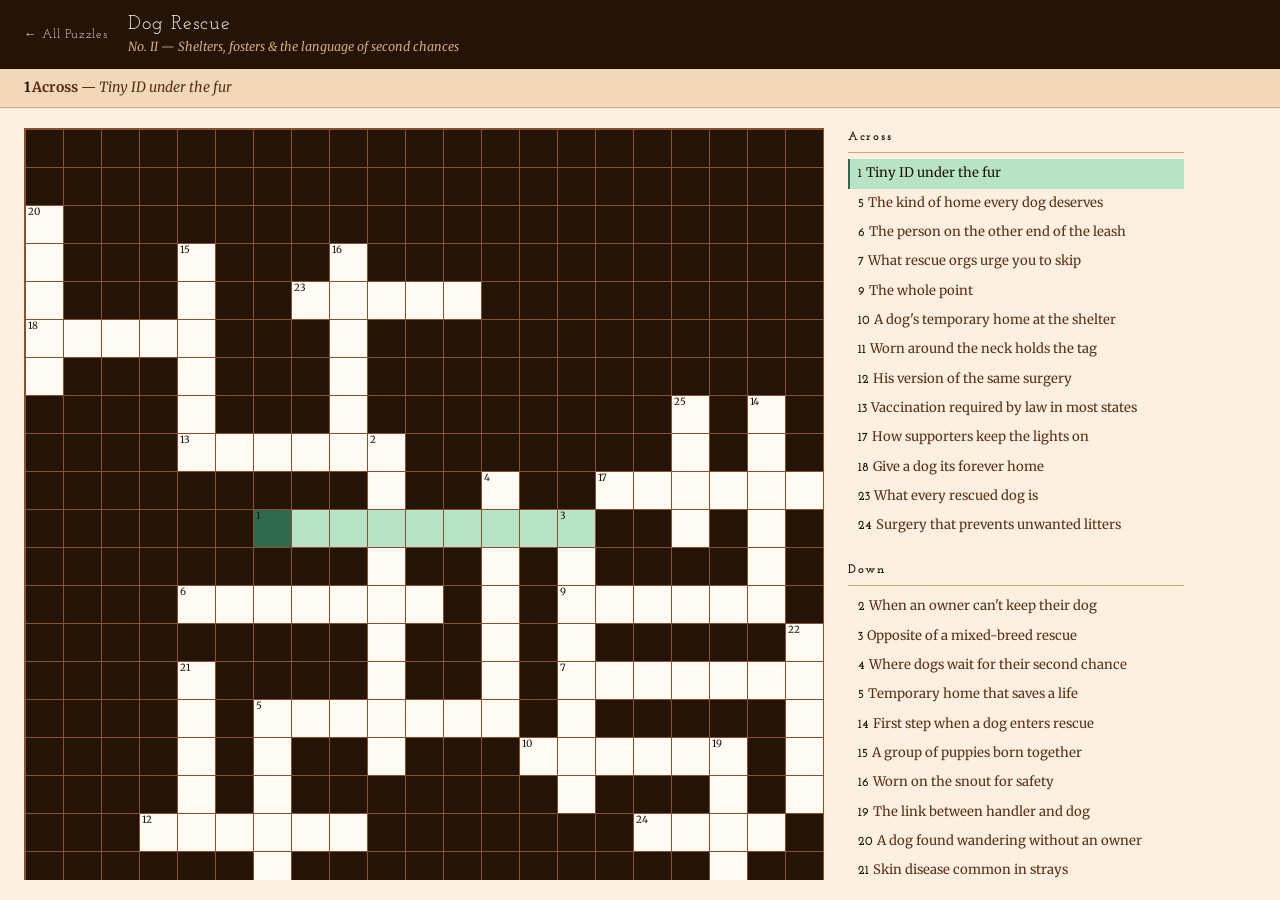
==== dogrescue/index.html @ 8de72025 "Initial commit — crossword puzzle site with dynamic theming - CrosswordPuzzle engine (crossword.js):" ====
<!DOCTYPE html>
<html lang="en">
<head>
  <meta charset="UTF-8">
  <meta name="viewport" content="width=device-width, initial-scale=1.0">
  <title>Dog Rescue — Crossword</title>
  <link rel="preconnect" href="https://fonts.googleapis.com">
  <link rel="preconnect" href="https://fonts.gstatic.com" crossorigin>
  <link rel="stylesheet" href="../crossword.css">
</head>
<body>
  <div class="puzzle-page" id="app">
    <header class="cw-header">
      <a class="cw-back" href="/">← All Puzzles</a>
      <div class="cw-header-text">
        <div class="cw-title">Dog Rescue</div>
        <div class="cw-subtitle">No. II — Shelters, fosters &amp; the language of second chances</div>
      </div>
    </header>

    <div class="cw-clue-bar">
      <div class="cw-clue-bar-text"></div>
    </div>

    <div class="cw-layout">
      <div class="cw-grid-section">
        <div class="cw-grid-container"></div>
        <div class="cw-controls">
          <button class="cw-btn" id="btn-check">Check Answers</button>
          <button class="cw-btn" id="btn-reveal">Reveal Letter</button>
          <button class="cw-btn" id="btn-clear">Clear All</button>
          <button class="cw-btn" id="btn-reveal-all">Reveal All</button>
        </div>
      </div>

      <div class="cw-clue-panel">
        <div class="cw-clue-group">
          <h2 class="cw-clue-group-heading">Across</h2>
          <ul class="cw-clues cw-clues-across"></ul>
        </div>
        <div class="cw-clue-group">
          <h2 class="cw-clue-group-heading">Down</h2>
          <ul class="cw-clues cw-clues-down"></ul>
        </div>
      </div>
    </div>
  </div>

  <script src="../crossword.js"></script>
  <script src="../theme-loader.js"></script>
  <script>
    initPuzzle('app', {
      check:     'btn-check',
      reveal:    'btn-reveal',
      clear:     'btn-clear',
      revealAll: 'btn-reveal-all',
    });
  </script>
</body>
</html>
---- crossword.css ----
@import url('https://fonts.googleapis.com/css2?family=Playfair+Display+SC:wght@400;700&family=Libre+Baskerville:ital,wght@0,400;0,700;1,400&display=swap');

:root {
  --paper:        #f5edda;
  --paper-mid:    #e8d9b8;
  --paper-dark:   #d4c090;
  --ink:          #1a0f00;
  --ink-mid:      #4a3010;
  --ink-light:    #8a6838;
  --gold:         #b8860b;
  --gold-light:   #e0a820;
  --cell-bg:      #fdfaf2;
  --border:       #7a5c30;
  --hl-word:      #e4d090;
  --hl-cell:      #c8960c;
  --hl-cell-text: #fff8e8;
  --correct:      #2d6a4f;
  --wrong:        #8b1a1a;
  --revealed:     #1a3a6b;
  --font-display: 'Playfair Display SC', Georgia, serif;
  --font-body:    'Libre Baskerville', Georgia, serif;
}

*, *::before, *::after { box-sizing: border-box; margin: 0; padding: 0; }

html { scroll-behavior: smooth; }

body {
  background: var(--paper);
  color: var(--ink);
  font-family: var(--font-body);
  font-size: 15px;
  line-height: 1.5;
  min-height: 100vh;
}

/* ── Hidden input for mobile keyboard ───────────────────────── */
.cw-hidden-input {
  position: fixed;
  left: 50%;
  top: 0;
  width: 2px;
  height: 2px;
  opacity: 0.01;
  border: none;
  padding: 0;
  z-index: -1;
  pointer-events: none;
  font-size: 16px; /* prevents iOS Safari from zooming on focus */
}

/* ── Gallery / Index ─────────────────────────────────────────── */
.gallery-page {
  max-width: 820px;
  margin: 0 auto;
  padding: 3rem 1.5rem 4rem;
}

.gallery-header {
  text-align: center;
  padding-bottom: 2rem;
  margin-bottom: 3rem;
  border-bottom: 1px solid var(--paper-dark);
  position: relative;
}

.gallery-header::after {
  content: '✦';
  position: absolute;
  bottom: -0.6em;
  left: 50%;
  transform: translateX(-50%);
  background: var(--paper);
  padding: 0 0.5rem;
  color: var(--gold);
  font-size: 0.85rem;
}

.gallery-title {
  font-family: var(--font-display);
  font-size: 2.6rem;
  letter-spacing: 0.04em;
  line-height: 1.15;
  color: var(--ink);
}

.gallery-subtitle {
  font-style: italic;
  color: var(--ink-mid);
  margin-top: 0.5rem;
  font-size: 0.95rem;
}

.puzzle-grid {
  display: grid;
  grid-template-columns: repeat(auto-fill, minmax(300px, 1fr));
  gap: 1.5rem;
}

.puzzle-card {
  display: block;
  text-decoration: none;
  color: var(--ink);
  background: var(--cell-bg);
  border: 1px solid var(--border);
  padding: 1.6rem 1.6rem 1.4rem;
  position: relative;
  transition: box-shadow 0.12s, transform 0.12s;
  box-shadow: 3px 3px 0 var(--paper-dark);
}

.puzzle-card:hover {
  box-shadow: 5px 5px 0 var(--paper-dark);
  transform: translate(-1px, -1px);
}

.puzzle-card::before {
  content: '';
  position: absolute;
  inset: 4px;
  border: 1px solid var(--paper-mid);
  pointer-events: none;
}

.puzzle-card-num {
  font-family: var(--font-display);
  font-size: 0.7rem;
  letter-spacing: 0.15em;
  color: var(--gold);
  margin-bottom: 0.4rem;
}

.puzzle-card-title {
  font-family: var(--font-display);
  font-size: 1.15rem;
  letter-spacing: 0.03em;
  line-height: 1.25;
  margin-bottom: 0.5rem;
}

.puzzle-card-theme {
  font-style: italic;
  color: var(--ink-mid);
  font-size: 0.875rem;
  margin-bottom: 1rem;
}

.puzzle-card-cta {
  font-size: 0.8rem;
  letter-spacing: 0.1em;
  text-transform: uppercase;
  color: var(--gold);
  font-family: var(--font-display);
}

/* ── Puzzle Page Layout ──────────────────────────────────────── */
.puzzle-page {
  height: 100dvh;
  display: flex;
  flex-direction: column;
  overflow: hidden;
}

.cw-header {
  background: var(--ink);
  color: var(--paper);
  padding: 0.75rem 1.5rem;
  display: flex;
  align-items: center;
  gap: 1.25rem;
  flex-shrink: 0;
}

.cw-back {
  color: var(--paper-mid);
  text-decoration: none;
  font-size: 0.8rem;
  letter-spacing: 0.06em;
  white-space: nowrap;
  flex-shrink: 0;
  font-family: var(--font-display);
}

.cw-back:hover { color: var(--gold-light); }

.cw-title {
  font-family: var(--font-display);
  font-size: 1.25rem;
  letter-spacing: 0.05em;
  line-height: 1.2;
  flex: 1;
}

.cw-subtitle {
  font-style: italic;
  color: var(--paper-dark);
  font-size: 0.78rem;
  margin-top: 0.15rem;
  font-family: var(--font-body);
  font-weight: 400;
}

/* Current clue bar */
.cw-clue-bar {
  background: var(--paper-mid);
  border-bottom: 1px solid var(--paper-dark);
  padding: 0.5rem 1.5rem;
  min-height: 2.4rem;
  display: flex;
  align-items: center;
  flex-shrink: 0;
}

.cw-clue-bar-text {
  font-style: italic;
  color: var(--ink-mid);
  font-size: 0.875rem;
  line-height: 1.4;
}

.cw-clue-bar-text strong {
  font-style: normal;
  color: var(--ink);
  font-weight: 700;
}

.cw-dir-toggle {
  display: inline-flex;
  align-items: center;
  gap: 0.2em;
  cursor: pointer;
  color: var(--gold);
  border-bottom: 1px dotted var(--gold);
  padding-bottom: 1px;
  user-select: none;
  -webkit-user-select: none;
  touch-action: manipulation;
}

.cw-dir-toggle:hover { color: var(--gold-light); }

.cw-dir-arrow {
  font-style: normal;
  font-size: 0.9em;
}

.cw-dir-label {
  color: var(--ink-mid);
}

/* Main content area */
.cw-layout {
  display: flex;
  gap: 1.5rem;
  padding: 1.25rem 1.5rem;
  flex: 1;
  overflow: hidden;
  min-height: 0;
}

/* Grid section */
.cw-grid-section {
  display: flex;
  flex-direction: column;
  gap: 0.75rem;
  flex-shrink: 0;
  overflow: auto;
}

.cw-grid-container {
  outline: none;
  cursor: default;
  user-select: none;
  -webkit-user-select: none;
  touch-action: pan-x pan-y;
}

/* The crossword grid */
.cw-grid {
  display: grid;
  grid-template-columns: repeat(var(--cols, 21), var(--cell-size, 38px));
  grid-template-rows: repeat(var(--rows, 21), var(--cell-size, 38px));
  border-top: 2px solid var(--border);
  border-left: 2px solid var(--border);
  line-height: 1;
  width: max-content;
}

.cw-cell {
  width: var(--cell-size, 38px);
  height: var(--cell-size, 38px);
  border-right: 1px solid var(--border);
  border-bottom: 1px solid var(--border);
  position: relative;
  display: flex;
  align-items: center;
  justify-content: center;
  overflow: hidden;
}

.cw-cell.cw-black {
  background: var(--ink);
}

.cw-cell.cw-white {
  background: var(--cell-bg);
  cursor: pointer;
  touch-action: manipulation; /* removes 300ms tap delay on iOS */
}

.cw-cell.cw-white:hover {
  background: #f0e4c8;
}

.cw-cell.cw-highlighted {
  background: var(--hl-word) !important;
}

.cw-cell.cw-selected {
  background: var(--hl-cell) !important;
}

.cw-cell.cw-selected .cw-letter {
  color: var(--hl-cell-text) !important;
}

/* Correct / wrong / revealed states */
.cw-cell.cw-correct  { background: #ddf0e4 !important; }
.cw-cell.cw-wrong    { background: #f5d0d0 !important; }
.cw-cell.cw-revealed { background: #d0dff5 !important; }

.cw-cell.cw-highlighted.cw-correct  { background: #c8e8d4 !important; }
.cw-cell.cw-highlighted.cw-wrong    { background: #f0b8b8 !important; }
.cw-cell.cw-highlighted.cw-revealed { background: #b8cce8 !important; }

.cw-cell.cw-selected.cw-correct,
.cw-cell.cw-selected.cw-wrong,
.cw-cell.cw-selected.cw-revealed {
  background: var(--hl-cell) !important;
}

/* Cell number */
.cw-num {
  position: absolute;
  top: 1px;
  left: 2px;
  font-size: calc(var(--cell-size, 38px) * 0.26);
  font-family: var(--font-body);
  color: var(--ink);
  line-height: 1;
  pointer-events: none;
  min-font-size: 7px;
}

/* Cell letter */
.cw-letter {
  font-family: var(--font-display);
  font-size: calc(var(--cell-size, 38px) * 0.54);
  color: var(--ink);
  text-transform: uppercase;
  line-height: 1;
  pointer-events: none;
  font-weight: 700;
}

/* Controls */
.cw-controls {
  display: flex;
  flex-wrap: wrap;
  gap: 0.4rem;
}

.cw-btn {
  font-family: var(--font-body);
  font-size: 0.78rem;
  padding: 0.4rem 0.85rem;
  background: var(--cell-bg);
  border: 1px solid var(--border);
  color: var(--ink);
  cursor: pointer;
  letter-spacing: 0.03em;
  transition: background 0.1s, box-shadow 0.1s;
  box-shadow: 1px 1px 0 var(--paper-dark);
  white-space: nowrap;
}

.cw-btn:hover {
  background: var(--paper-mid);
  box-shadow: 2px 2px 0 var(--paper-dark);
}

.cw-btn:active {
  box-shadow: none;
  transform: translate(1px, 1px);
}

/* ── Clue Panel ──────────────────────────────────────────────── */
.cw-clue-panel {
  flex: 1;
  min-width: 220px;
  max-width: 340px;
  overflow-y: auto;
  display: flex;
  flex-direction: column;
  gap: 1.25rem;
  padding-right: 4px;
}

.cw-clue-panel::-webkit-scrollbar {
  width: 3px;
}
.cw-clue-panel::-webkit-scrollbar-track { background: var(--paper-mid); }
.cw-clue-panel::-webkit-scrollbar-thumb { background: var(--paper-dark); }

.cw-clue-group-heading {
  font-family: var(--font-display);
  font-size: 0.78rem;
  letter-spacing: 0.14em;
  color: var(--ink);
  border-bottom: 1px solid var(--paper-dark);
  padding-bottom: 0.35rem;
  margin-bottom: 0.4rem;
}

.cw-clues {
  list-style: none;
  display: flex;
  flex-direction: column;
}

.cw-clues li {
  padding: 0.25rem 0.5rem;
  font-size: 0.82rem;
  line-height: 1.55;
  cursor: pointer;
  color: var(--ink-mid);
  border-left: 2px solid transparent;
}

.cw-clues li:hover {
  background: var(--paper-mid);
  color: var(--ink);
}

.cw-clues li.cw-clue-active {
  background: var(--hl-word);
  color: var(--ink);
  border-left-color: var(--gold);
}

.cw-clue-num {
  font-weight: 700;
  color: var(--ink);
  font-family: var(--font-display);
  font-size: 0.78rem;
  margin-right: 0.35em;
}

/* ── Mobile ──────────────────────────────────────────────────── */
@media (max-width: 700px) {
  .puzzle-page {
    height: auto;
    overflow: auto;
  }

  .cw-layout {
    flex-direction: column;
    overflow: visible;
    padding: 0.75rem;
    gap: 1rem;
  }

  .cw-grid-section {
    overflow: visible;
    width: 100%;
  }

  .cw-grid-container {
    overflow-x: auto;
  }

  .cw-clue-panel {
    max-width: none;
    overflow-y: visible;
    max-height: none;
    width: 100%;
    padding-bottom: 2rem;
  }

  .cw-clue-bar {
    padding: 0.5rem 0.75rem;
  }

  .cw-header {
    padding: 0.6rem 0.75rem;
  }

  .cw-title {
    font-size: 1rem;
  }
}

@media (max-width: 400px) {
  .gallery-title { font-size: 1.9rem; }
}
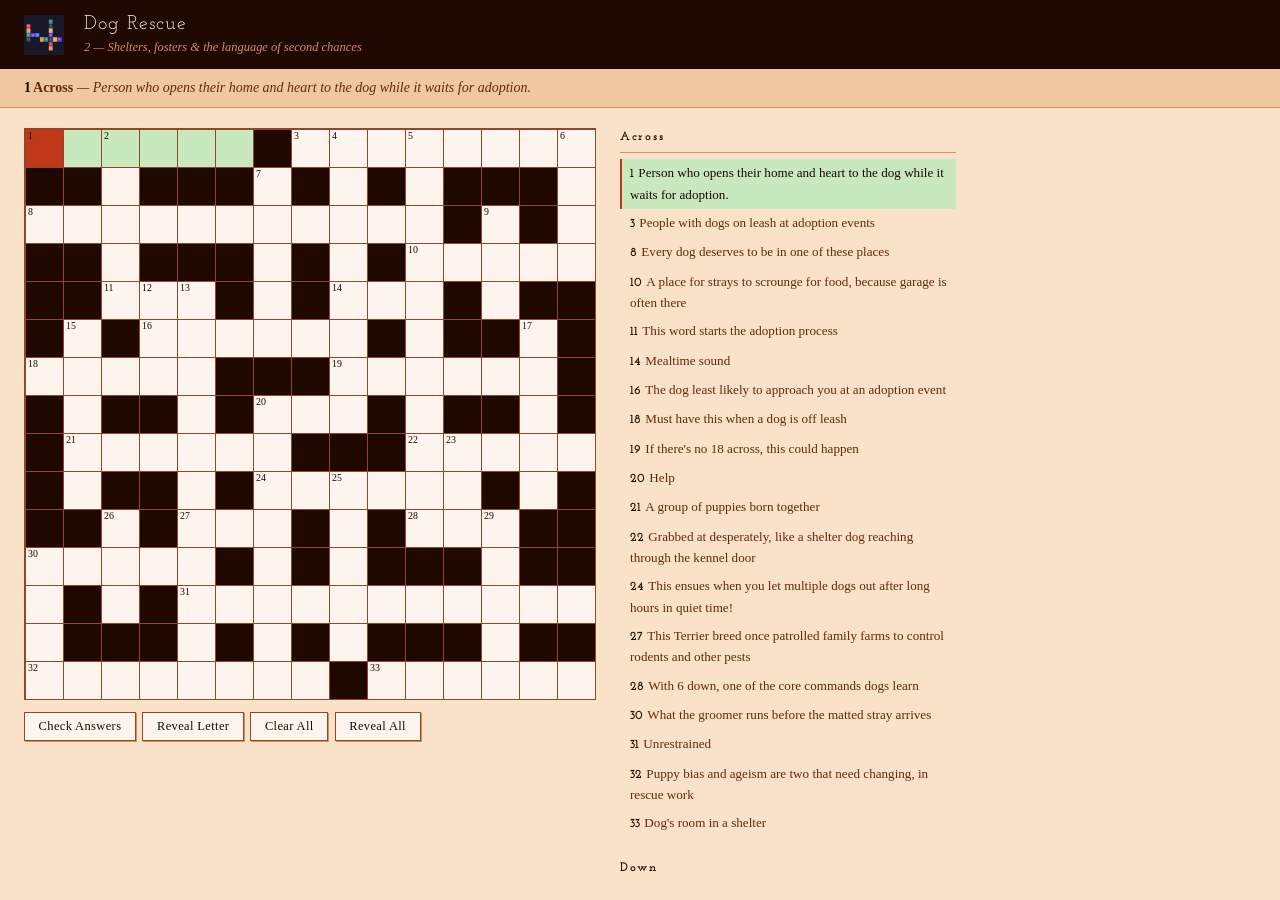
==== commit 8af27114: "Add logo to puzzle headers; replace Roman numerals with integers - Replace "← All Puzzles" text link" ====
--- a/dogrescue/index.html
+++ b/dogrescue/index.html
@@ -11,10 +11,12 @@
 <body>
   <div class="puzzle-page" id="app">
     <header class="cw-header">
-      <a class="cw-back" href="/">← All Puzzles</a>
+      <a href="/" class="cw-logo-link">
+        <img src="../logo.png" alt="Home" class="cw-logo">
+      </a>
       <div class="cw-header-text">
         <div class="cw-title">Dog Rescue</div>
-        <div class="cw-subtitle">No. II — Shelters, fosters &amp; the language of second chances</div>
+        <div class="cw-subtitle">2 — Shelters, fosters &amp; the language of second chances</div>
       </div>
     </header>
 
--- a/crossword.css
+++ b/crossword.css
@@ -183,6 +183,22 @@
 
 .cw-back:hover { color: var(--gold-light); }
 
+.cw-logo-link {
+  flex-shrink: 0;
+  display: flex;
+  align-items: center;
+}
+
+.cw-logo {
+  height: 40px;
+  width: auto;
+  display: block;
+  opacity: 0.92;
+  transition: opacity 0.15s;
+}
+
+.cw-logo-link:hover .cw-logo { opacity: 1; }
+
 .cw-title {
   font-family: var(--font-display);
   font-size: 1.25rem;
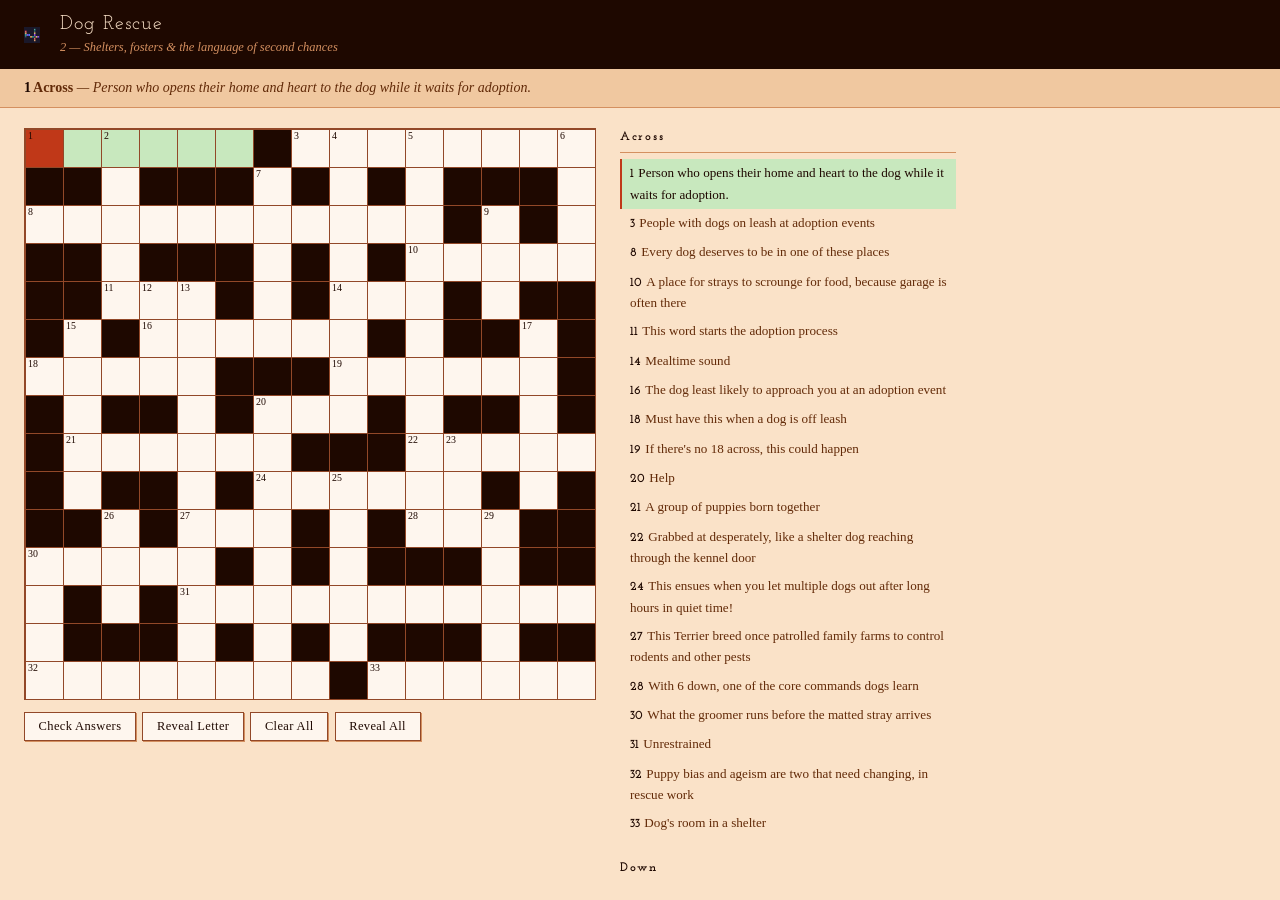
==== commit f9062115: "Fix logo size: inline style + CSS cache-bust Browser was caching old crossword.css without logo cons" ====
--- a/dogrescue/index.html
+++ b/dogrescue/index.html
@@ -6,13 +6,13 @@
   <title>Dog Rescue — Crossword</title>
   <link rel="preconnect" href="https://fonts.googleapis.com">
   <link rel="preconnect" href="https://fonts.gstatic.com" crossorigin>
-  <link rel="stylesheet" href="../crossword.css">
+  <link rel="stylesheet" href="../crossword.css?v=2">
 </head>
 <body>
   <div class="puzzle-page" id="app">
     <header class="cw-header">
       <a href="/" class="cw-logo-link">
-        <img src="../logo.png" alt="Home" class="cw-logo">
+        <img src="../logo.png" alt="Home" class="cw-logo" style="height:20px;width:auto;max-width:60px;display:block;">
       </a>
       <div class="cw-header-text">
         <div class="cw-title">Dog Rescue</div>
--- a/crossword.css
+++ b/crossword.css
@@ -190,8 +190,10 @@
 }
 
 .cw-logo {
-  height: 40px;
+  height: 16px;
+  max-height: 16px;
   width: auto;
+  max-width: 48px;
   display: block;
   opacity: 0.92;
   transition: opacity 0.15s;
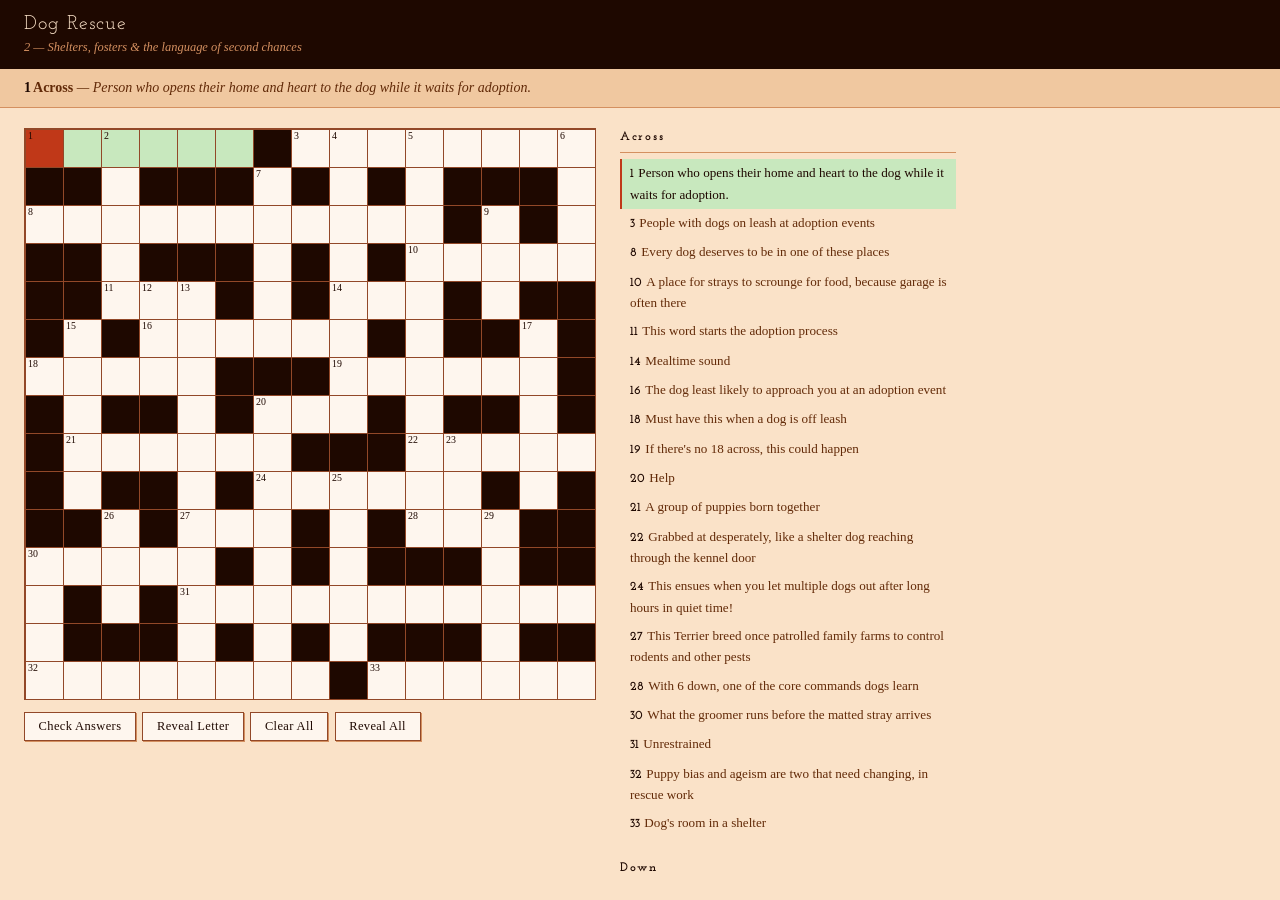
==== commit c183f5d0: "Remove logo from puzzle page headers Co-Authored-By: Claude Sonnet 4.6 <noreply@anthropic.com>" ====
--- a/dogrescue/index.html
+++ b/dogrescue/index.html
@@ -11,10 +11,7 @@
 <body>
   <div class="puzzle-page" id="app">
     <header class="cw-header">
-      <a href="/" class="cw-logo-link">
-        <img src="../logo.png" alt="Home" class="cw-logo" style="height:20px;width:auto;max-width:60px;display:block;">
-      </a>
-      <div class="cw-header-text">
+<div class="cw-header-text">
         <div class="cw-title">Dog Rescue</div>
         <div class="cw-subtitle">2 — Shelters, fosters &amp; the language of second chances</div>
       </div>
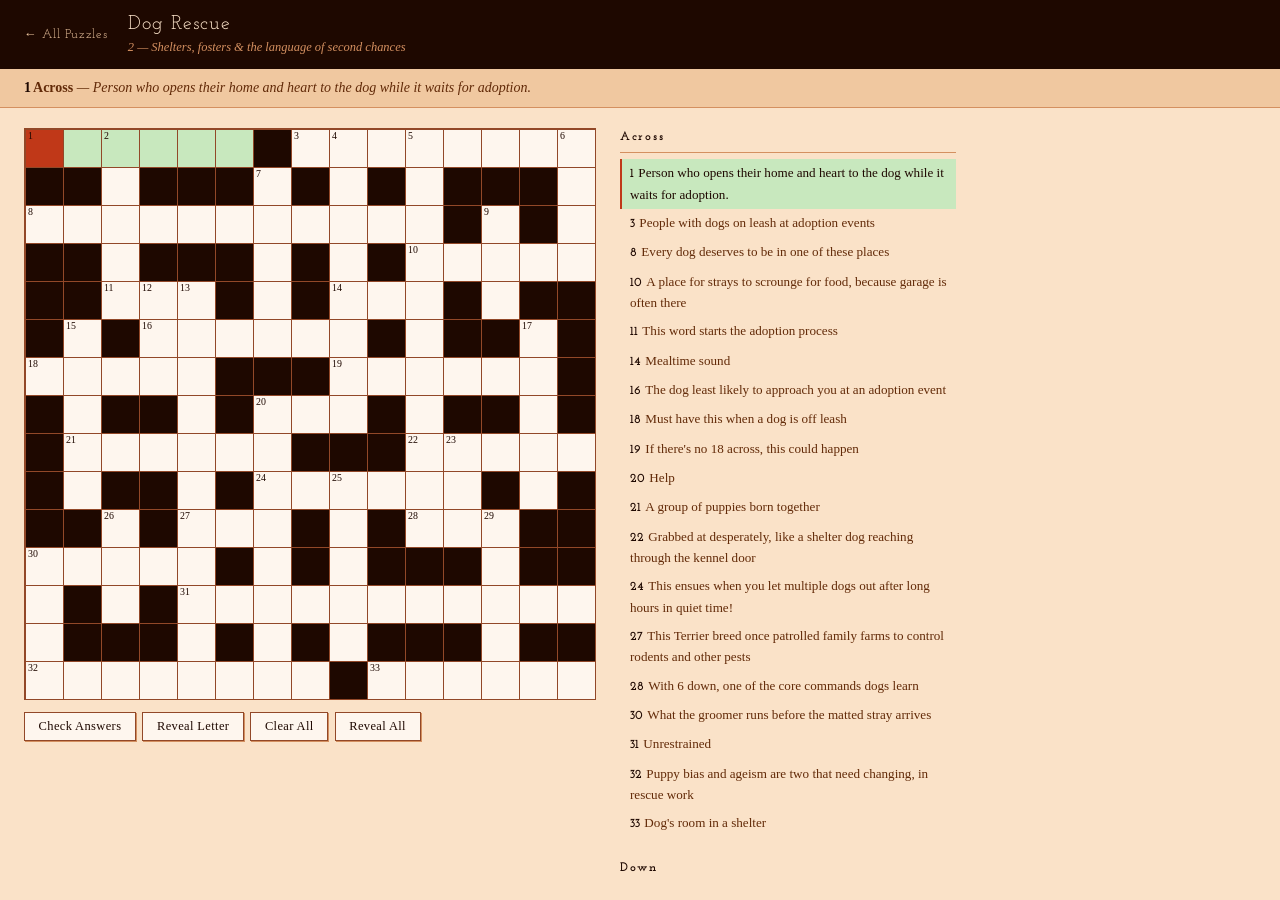
==== commit 0b0f1961: "Restore "← All Puzzles" back link to puzzle headers Co-Authored-By: Claude Sonnet 4.6 <noreply@anthr" ====
--- a/dogrescue/index.html
+++ b/dogrescue/index.html
@@ -11,7 +11,8 @@
 <body>
   <div class="puzzle-page" id="app">
     <header class="cw-header">
-<div class="cw-header-text">
+      <a class="cw-back" href="/">← All Puzzles</a>
+      <div class="cw-header-text">
         <div class="cw-title">Dog Rescue</div>
         <div class="cw-subtitle">2 — Shelters, fosters &amp; the language of second chances</div>
       </div>
